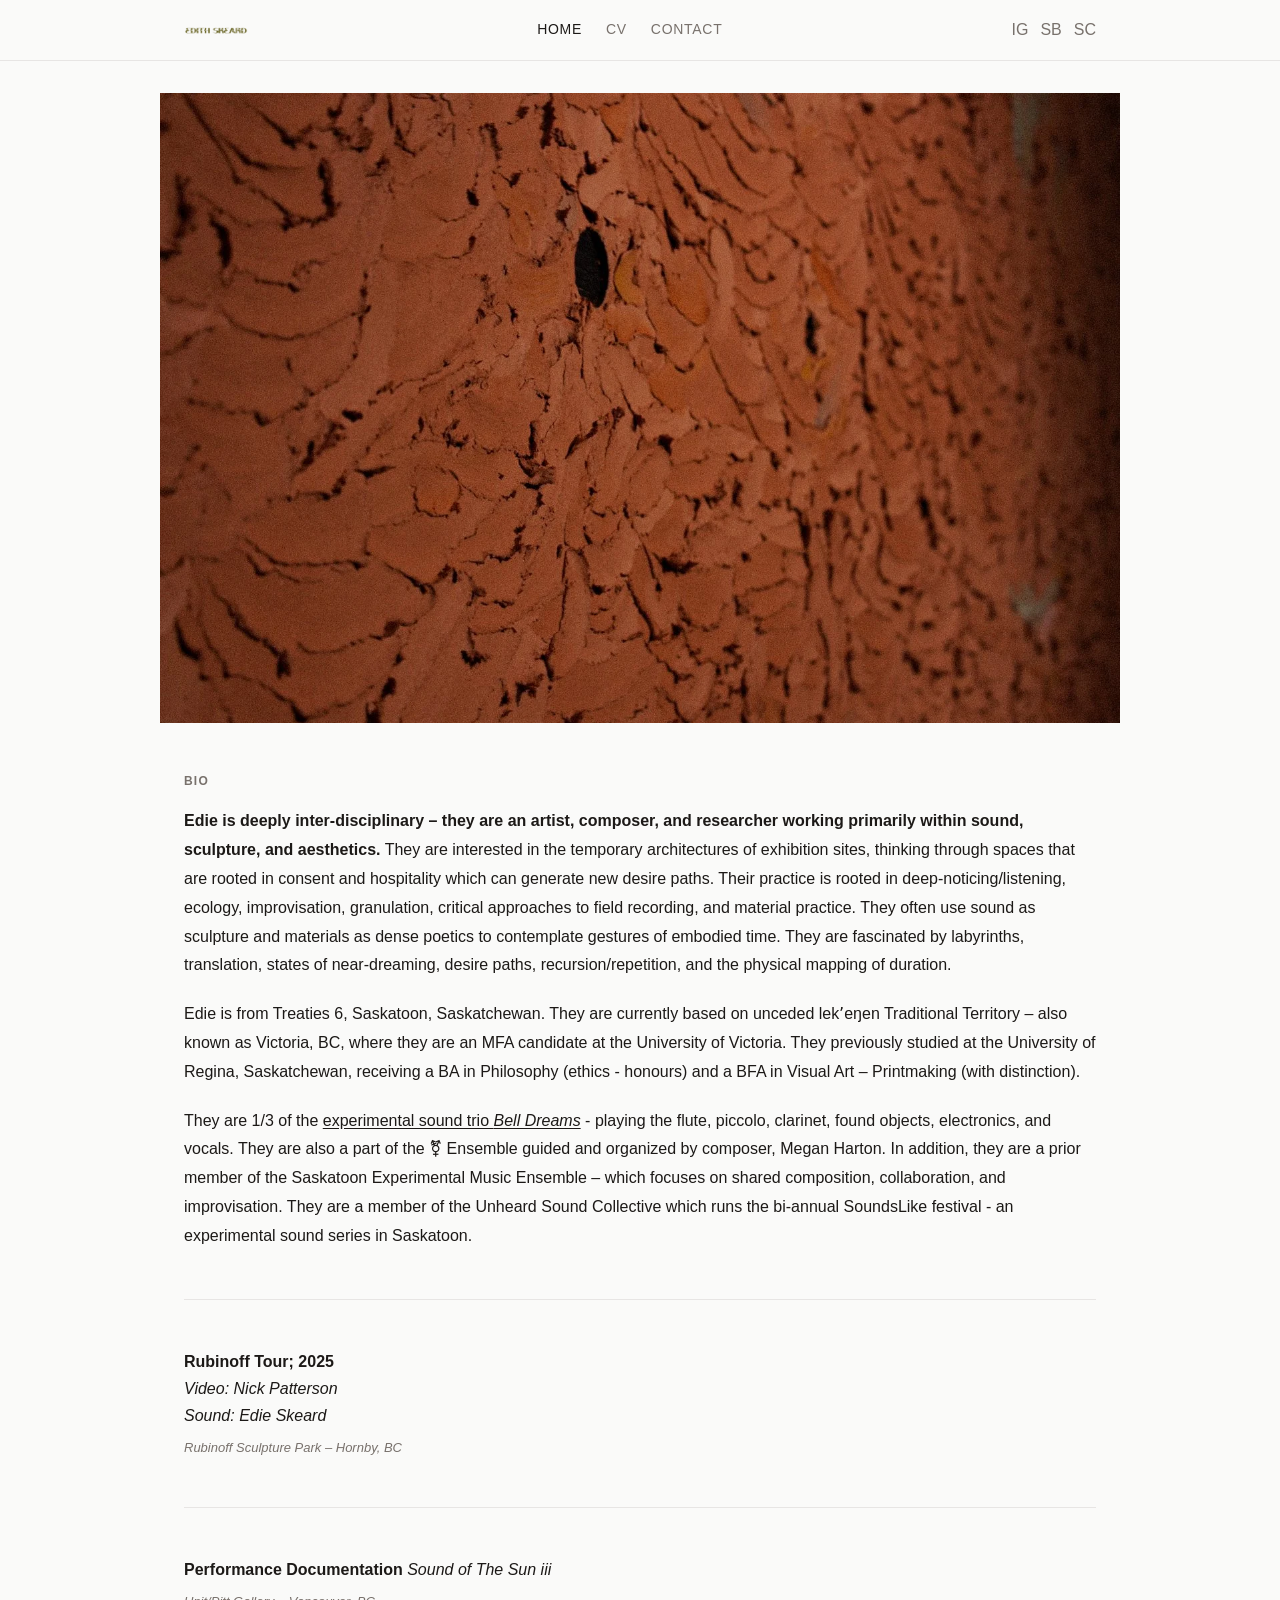
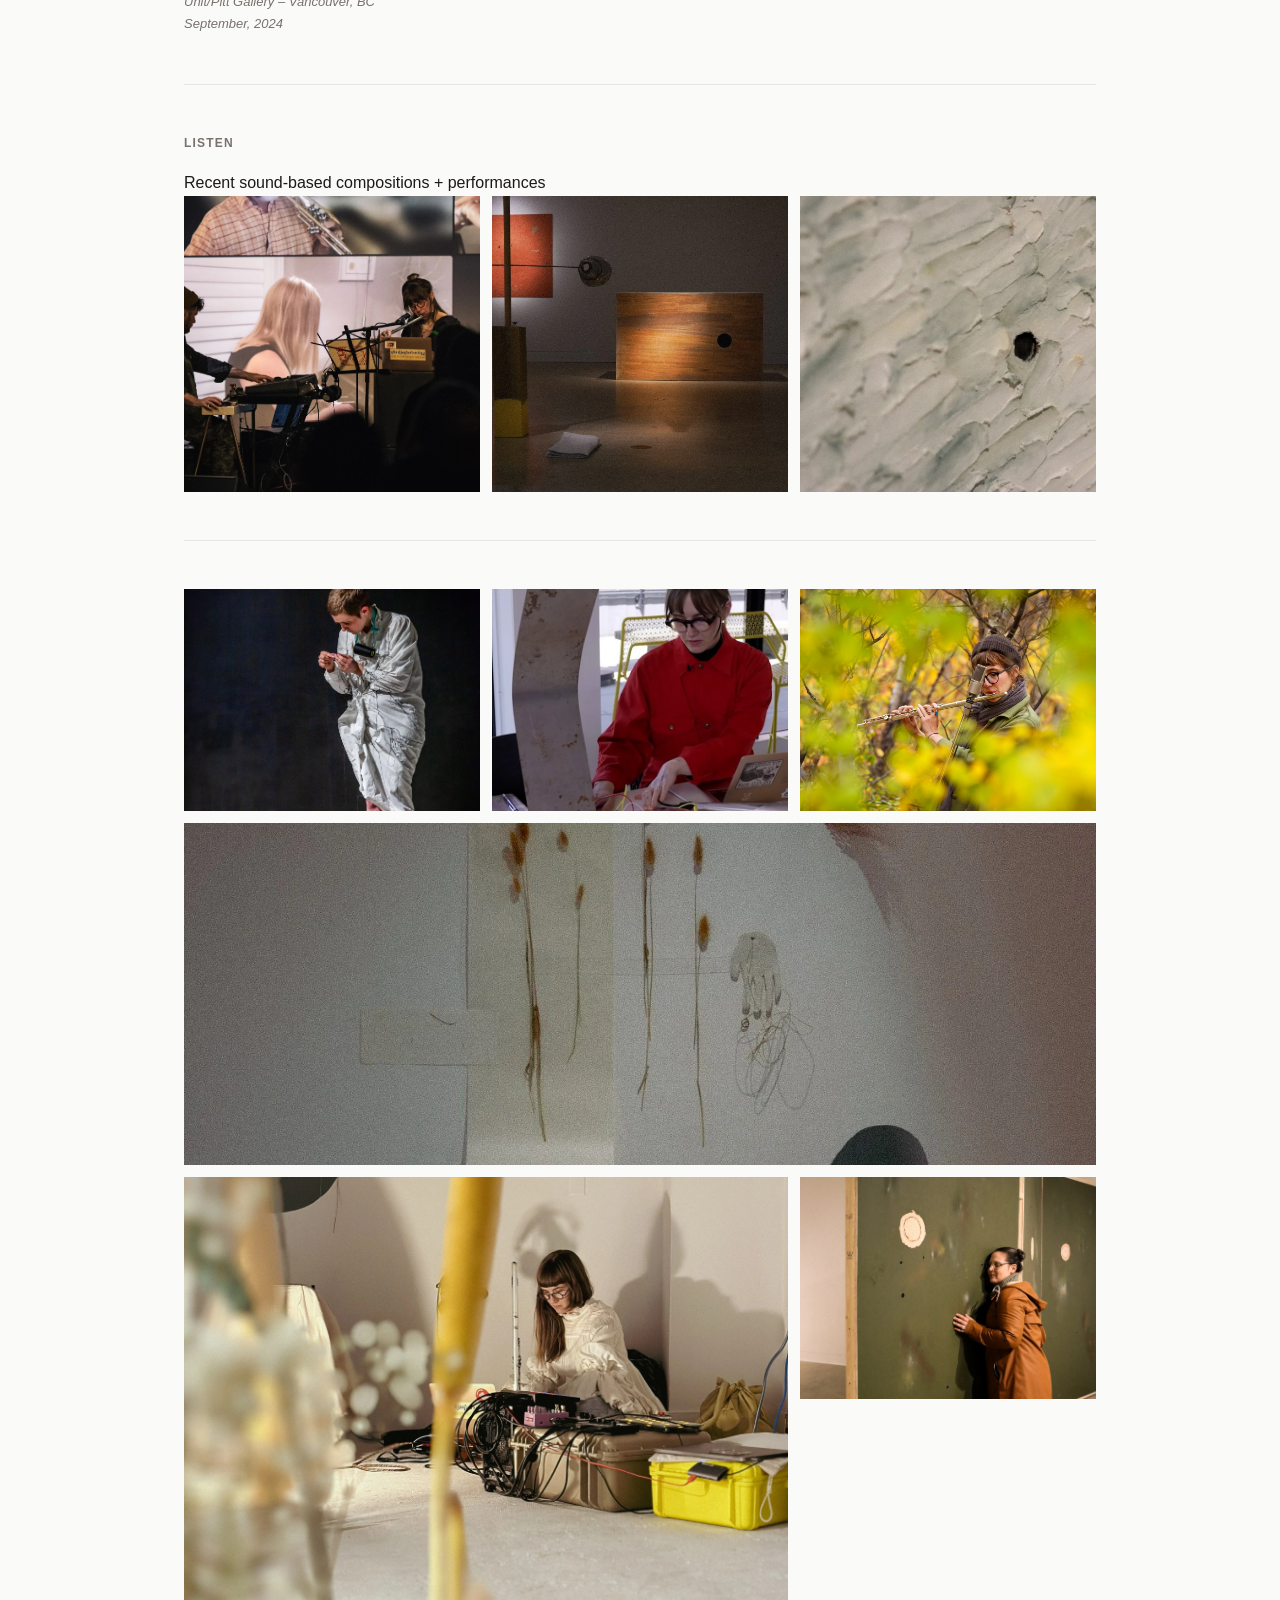
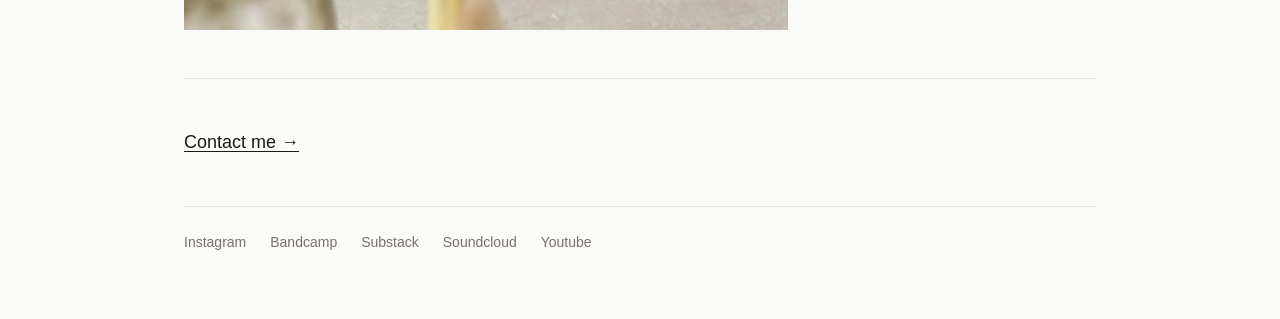
==== index.html @ 694e630a "initial commit — static artist portfolio site" ====
<!DOCTYPE html>
<html lang="en">
<head>
  <meta charset="UTF-8">
  <meta name="viewport" content="width=device-width, initial-scale=1.0">
  <title>Edith Skeard</title>
  <link rel="stylesheet" href="styles.css">
  <link rel="icon" type="image/png" href="assets/images/edithlogo.png">
</head>
<body>

  <header class="header">
    <div class="header-inner">
      <a href="/" class="logo">
        <img src="assets/images/edithlogo.png" alt="Edith Skeard">
      </a>
      <nav class="nav">
        <a href="/" class="active">Home</a>
        <a href="cv.html">CV</a>
        <a href="contact.html">Contact</a>
      </nav>
      <div class="social-links-header">
        <a href="http://instagram.com/edie_skeard" target="_blank" rel="noopener" aria-label="Instagram">IG</a>
        <a href="https://eatingoranges.substack.com/" target="_blank" rel="noopener" aria-label="Substack">SB</a>
        <a href="https://soundcloud.com/eratta" target="_blank" rel="noopener" aria-label="Soundcloud">SC</a>
      </div>
      <button class="hamburger" id="hamburger" aria-label="Menu">
        <svg width="24" height="24" viewBox="0 0 24 24" fill="none" stroke="currentColor" stroke-width="2">
          <path d="M3 12h18M3 6h18M3 18h18"/>
        </svg>
      </button>
    </div>
  </header>

  <div class="mobile-overlay" id="mobileOverlay">
    <button class="close-btn" id="closeMenu" aria-label="Close menu">&times;</button>
    <a href="/">Home</a>
    <a href="cv.html">CV</a>
    <a href="contact.html">Contact</a>
    <div class="social-links-header">
      <a href="http://instagram.com/edie_skeard" target="_blank" rel="noopener" aria-label="Instagram">IG</a>
      <a href="https://eatingoranges.substack.com/" target="_blank" rel="noopener" aria-label="Substack">SB</a>
      <a href="https://soundcloud.com/eratta" target="_blank" rel="noopener" aria-label="Soundcloud">SC</a>
    </div>
  </div>

  <main class="main">

    <div class="hero-image">
      <img src="assets/images/hero.jpg" alt="Edith Skeard">
    </div>

    <section class="section">
      <h1 class="section-title">Bio</h1>
      <div class="bio">
        <p><strong>Edie is deeply inter-disciplinary – they are an artist, composer, and researcher working primarily within sound, sculpture, and aesthetics.</strong> They are interested in the temporary architectures of exhibition sites, thinking through spaces that are rooted in consent and hospitality which can generate new desire paths. Their practice is rooted in deep-noticing/listening, ecology, improvisation, granulation, critical approaches to field recording, and material practice. They often use sound as sculpture and materials as dense poetics to contemplate gestures of embodied time. They are fascinated by labyrinths, translation, states of near-dreaming, desire paths, recursion/repetition, and the physical mapping of duration.</p>
        <p>Edie is from Treaties 6, Saskatoon, Saskatchewan. They are currently based on unceded lek&#x2BC;e&#x014B;en Traditional Territory – also known as Victoria, BC, where they are an MFA candidate at the University of Victoria. They previously studied at the University of Regina, Saskatchewan, receiving a BA in Philosophy (ethics - honours) and a BFA in Visual Art – Printmaking (with distinction).</p>
        <p>They are 1/3 of the <a href="https://belldreams.bandcamp.com/" target="_blank" rel="noopener">experimental sound trio <em>Bell Dreams</em></a> - playing the flute, piccolo, clarinet, found objects, electronics, and vocals. They are also a part of the &#x26A7; Ensemble guided and organized by composer, Megan Harton. In addition, they are a prior member of the Saskatoon Experimental Music Ensemble – which focuses on shared composition, collaboration, and improvisation. They are a member of the Unheard Sound Collective which runs the bi-annual SoundsLike festival - an experimental sound series in Saskatoon.</p>
      </div>
    </section>

    <hr class="section-divider">

    <section>
      <p><strong>Rubinoff Tour; 2025</strong><br>
      <em>Video: Nick Patterson<br>
      Sound: Edie Skeard</em></p>
      <p class="caption">Rubinoff Sculpture Park – Hornby, BC</p>
    </section>

    <hr class="section-divider">

    <section>
      <p><strong>Performance Documentation</strong> <em>Sound of The Sun iii</em></p>
      <p class="caption">Unit/Pitt Gallery – Vancouver, BC<br>
      September, 2024</p>
    </section>

    <hr class="section-divider">

    <section>
      <h2 class="section-title">Listen</h2>
      <p>Recent sound-based compositions + performances</p>
      <div class="listen-grid">
        <img src="assets/images/listen-1.jpg" alt="Listen 1">
        <img src="assets/images/listen-2.jpg" alt="Listen 2">
        <img src="assets/images/listen-3.jpg" alt="Listen 3">
      </div>
    </section>

    <hr class="section-divider">

    <section>
      <div class="gallery-grid">
        <img src="assets/images/gallery-1.jpg" alt="Performance">
        <img src="assets/images/gallery-2.jpg" alt="Performance">
        <img src="assets/images/gallery-3.jpg" alt="Performance">
        <img src="assets/images/gallery-4.jpg" alt="Performance">
        <img src="assets/images/gallery-5.jpg" alt="Performance">
        <img src="assets/images/gallery-6.jpg" alt="Performance">
      </div>
    </section>

    <hr class="section-divider">

    <section>
      <a class="contact-link" href="mailto:email@example.com">Contact me &rarr;</a>
    </section>

    <footer class="footer-social">
      <a href="https://www.instagram.com/edith_rattary/" target="_blank" rel="noopener">Instagram</a>
      <a href="https://belldreams.bandcamp.com" target="_blank" rel="noopener">Bandcamp</a>
      <a href="https://eatingoranges.substack.com/" target="_blank" rel="noopener">Substack</a>
      <a href="https://soundcloud.com/user-23201046" target="_blank" rel="noopener">Soundcloud</a>
      <a href="https://www.youtube.com/@edithrattary/videos" target="_blank" rel="noopener">Youtube</a>
    </footer>

  </main>

  <script src="script.js"></script>
</body>
</html>
---- styles.css ----
*, *::before, *::after {
  box-sizing: border-box;
  margin: 0;
  padding: 0;
}

:root {
  --color-bg: #fafaf9;
  --color-text: #1c1917;
  --color-text-muted: #78716c;
  --color-border: #e7e5e4;
  --color-accent: #57534e;
  --font-body: -apple-system, BlinkMacSystemFont, "Segoe UI", Roboto, "Helvetica Neue", Arial, sans-serif;
  --font-mono: "SF Mono", "Cascadia Code", "Fira Code", monospace;
  --max-width: 960px;
  --content-width: 720px;
}

html {
  font-size: 16px;
  -webkit-font-smoothing: antialiased;
}

body {
  font-family: var(--font-body);
  color: var(--color-text);
  background: var(--color-bg);
  line-height: 1.7;
}

img {
  max-width: 100%;
  height: auto;
  display: block;
}

a {
  color: inherit;
  text-decoration: none;
}

a:hover {
  opacity: 0.7;
}

/* Header / Navigation */

.header {
  position: sticky;
  top: 0;
  z-index: 100;
  background: var(--color-bg);
  border-bottom: 1px solid var(--color-border);
}

.header-inner {
  max-width: var(--max-width);
  margin: 0 auto;
  display: flex;
  align-items: center;
  justify-content: space-between;
  padding: 0.75rem 1.5rem;
  height: 60px;
}

.logo img {
  height: 36px;
  width: auto;
}

.nav {
  display: flex;
  align-items: center;
  gap: 1.5rem;
}

.nav a {
  font-size: 0.875rem;
  letter-spacing: 0.05em;
  text-transform: uppercase;
  color: var(--color-text-muted);
  font-weight: 500;
}

.nav a.active {
  color: var(--color-text);
}

.social-links-header {
  display: flex;
  align-items: center;
  gap: 0.75rem;
}

.social-links-header a {
  color: var(--color-text-muted);
  font-size: 1rem;
  line-height: 1;
}

.social-links-header a:hover {
  color: var(--color-text);
}

/* Hamburger */

.hamburger {
  display: none;
  background: none;
  border: none;
  cursor: pointer;
  padding: 0.25rem;
  color: var(--color-text);
  line-height: 1;
}

.hamburger svg {
  display: block;
}

/* Mobile menu */

.mobile-overlay {
  display: none;
  position: fixed;
  inset: 0;
  z-index: 200;
  background: var(--color-bg);
}

.mobile-overlay.open {
  display: flex;
  flex-direction: column;
  align-items: center;
  justify-content: center;
  gap: 2rem;
}

.mobile-overlay a {
  font-size: 1.25rem;
  letter-spacing: 0.05em;
  text-transform: uppercase;
  color: var(--color-text);
}

.mobile-overlay .close-btn {
  position: absolute;
  top: 1rem;
  right: 1.5rem;
  background: none;
  border: none;
  cursor: pointer;
  color: var(--color-text);
  font-size: 1.5rem;
}

.mobile-overlay .social-links-header {
  margin-top: 1rem;
}

/* Main content */

.main {
  max-width: var(--max-width);
  margin: 0 auto;
  padding: 2rem 1.5rem 4rem;
}

.main-narrow {
  max-width: var(--content-width);
  margin: 0 auto;
  padding: 2rem 1.5rem 4rem;
}

/* Hero */

.hero-image {
  margin: 0 -1.5rem;
}

.hero-image img {
  width: 100%;
  max-height: 70vh;
  object-fit: cover;
}

/* Sections */

.section {
  margin-top: 3rem;
}

.section-title {
  font-size: 0.75rem;
  letter-spacing: 0.1em;
  text-transform: uppercase;
  color: var(--color-text-muted);
  margin-bottom: 1rem;
  font-weight: 600;
}

.section-divider {
  border: none;
  border-top: 1px solid var(--color-border);
  margin: 3rem 0;
}

/* Bio */

.bio {
  font-size: 1rem;
  line-height: 1.8;
}

.bio p {
  margin-bottom: 1.25rem;
}

.bio a {
  text-decoration: underline;
  text-underline-offset: 2px;
}

/* Video / embed captions */

.caption {
  font-size: 0.8125rem;
  color: var(--color-text-muted);
  margin-top: 0.5rem;
  font-style: italic;
}

/* Listen grid */

.listen-grid {
  display: grid;
  grid-template-columns: repeat(3, 1fr);
  gap: 0.75rem;
}

.listen-grid img {
  aspect-ratio: 1;
  object-fit: cover;
  width: 100%;
}

/* Gallery grid */

.gallery-grid {
  display: grid;
  grid-template-columns: repeat(3, 1fr);
  gap: 0.75rem;
}

.gallery-grid img {
  aspect-ratio: 4 / 3;
  object-fit: cover;
  width: 100%;
}

.gallery-grid img:nth-child(4) {
  grid-column: 1 / -1;
  aspect-ratio: 16 / 6;
}

.gallery-grid img:nth-child(5) {
  grid-column: span 2;
  aspect-ratio: 4 / 3;
}

/* Contact link at bottom of home */

.contact-link {
  display: block;
  font-size: 1.125rem;
  font-weight: 500;
  text-decoration: underline;
  text-underline-offset: 3px;
  margin: 2rem 0;
}

/* Footer social */

.footer-social {
  display: flex;
  gap: 1.5rem;
  font-size: 0.875rem;
  color: var(--color-text-muted);
  margin-top: 3rem;
  padding-top: 1.5rem;
  border-top: 1px solid var(--color-border);
}

.footer-social a:hover {
  color: var(--color-text);
}

/* CV page */

.cv-section {
  margin-bottom: 2.5rem;
}

.cv-section h2 {
  font-size: 1rem;
  font-weight: 600;
  margin-bottom: 1rem;
  padding-bottom: 0.5rem;
  border-bottom: 1px solid var(--color-border);
}

.cv-entry {
  margin-bottom: 1.5rem;
}

.cv-entry .date {
  font-size: 0.8125rem;
  color: var(--color-text-muted);
  font-weight: 500;
  margin-bottom: 0.25rem;
}

.cv-entry .title {
  font-weight: 600;
  margin-bottom: 0.25rem;
}

.cv-entry .subtitle {
  font-size: 0.9375rem;
  color: var(--color-text-muted);
  margin-bottom: 0.25rem;
}

.cv-entry .venue,
.cv-entry .details {
  font-size: 0.875rem;
  color: var(--color-text-muted);
}

.cv-entry a {
  text-decoration: underline;
  text-underline-offset: 2px;
}

.cv-image {
  margin: 2rem 0;
}

.cv-image img {
  max-height: 400px;
  width: 100%;
  object-fit: cover;
}

/* Contact page */

.contact-body {
  font-size: 1.125rem;
  line-height: 1.8;
}

.contact-body a {
  text-decoration: underline;
  text-underline-offset: 2px;
}

/* Responsive */

@media (max-width: 768px) {
  .header-inner {
    padding: 0.75rem 1rem;
  }

  .nav {
    display: none;
  }

  .social-links-header {
    display: none;
  }

  .hamburger {
    display: block;
  }

  .main {
    padding: 1.5rem 1rem 3rem;
  }

  .main-narrow {
    padding: 1.5rem 1rem 3rem;
  }

  .hero-image {
    margin: 0 -1rem;
  }

  .listen-grid {
    grid-template-columns: repeat(2, 1fr);
  }

  .gallery-grid {
    grid-template-columns: repeat(2, 1fr);
  }

  .gallery-grid img:nth-child(4) {
    aspect-ratio: 4 / 3;
  }

  .gallery-grid img:nth-child(5) {
    grid-column: span 1;
    aspect-ratio: 4 / 3;
  }
}

@media (max-width: 480px) {
  .listen-grid {
    grid-template-columns: 1fr;
  }

  .gallery-grid {
    grid-template-columns: 1fr;
  }

  .footer-social {
    flex-wrap: wrap;
    gap: 1rem;
  }
}
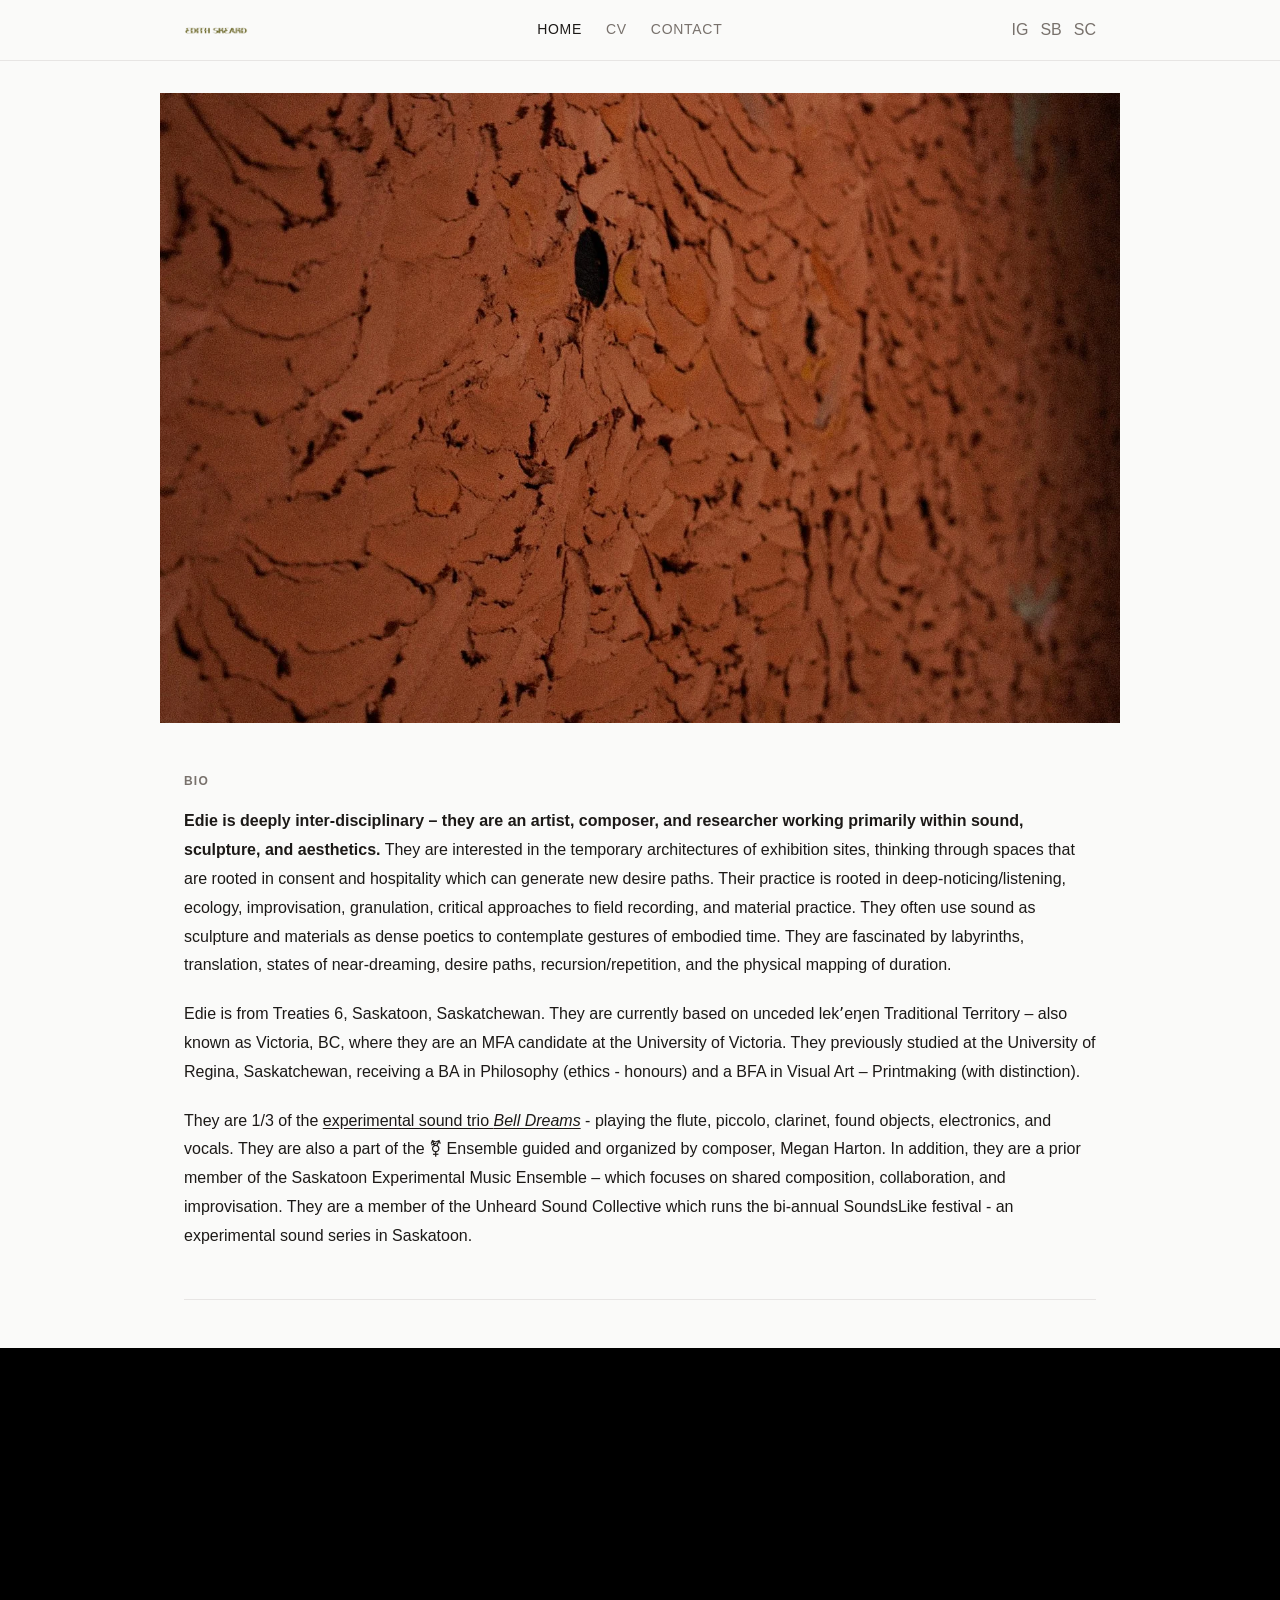
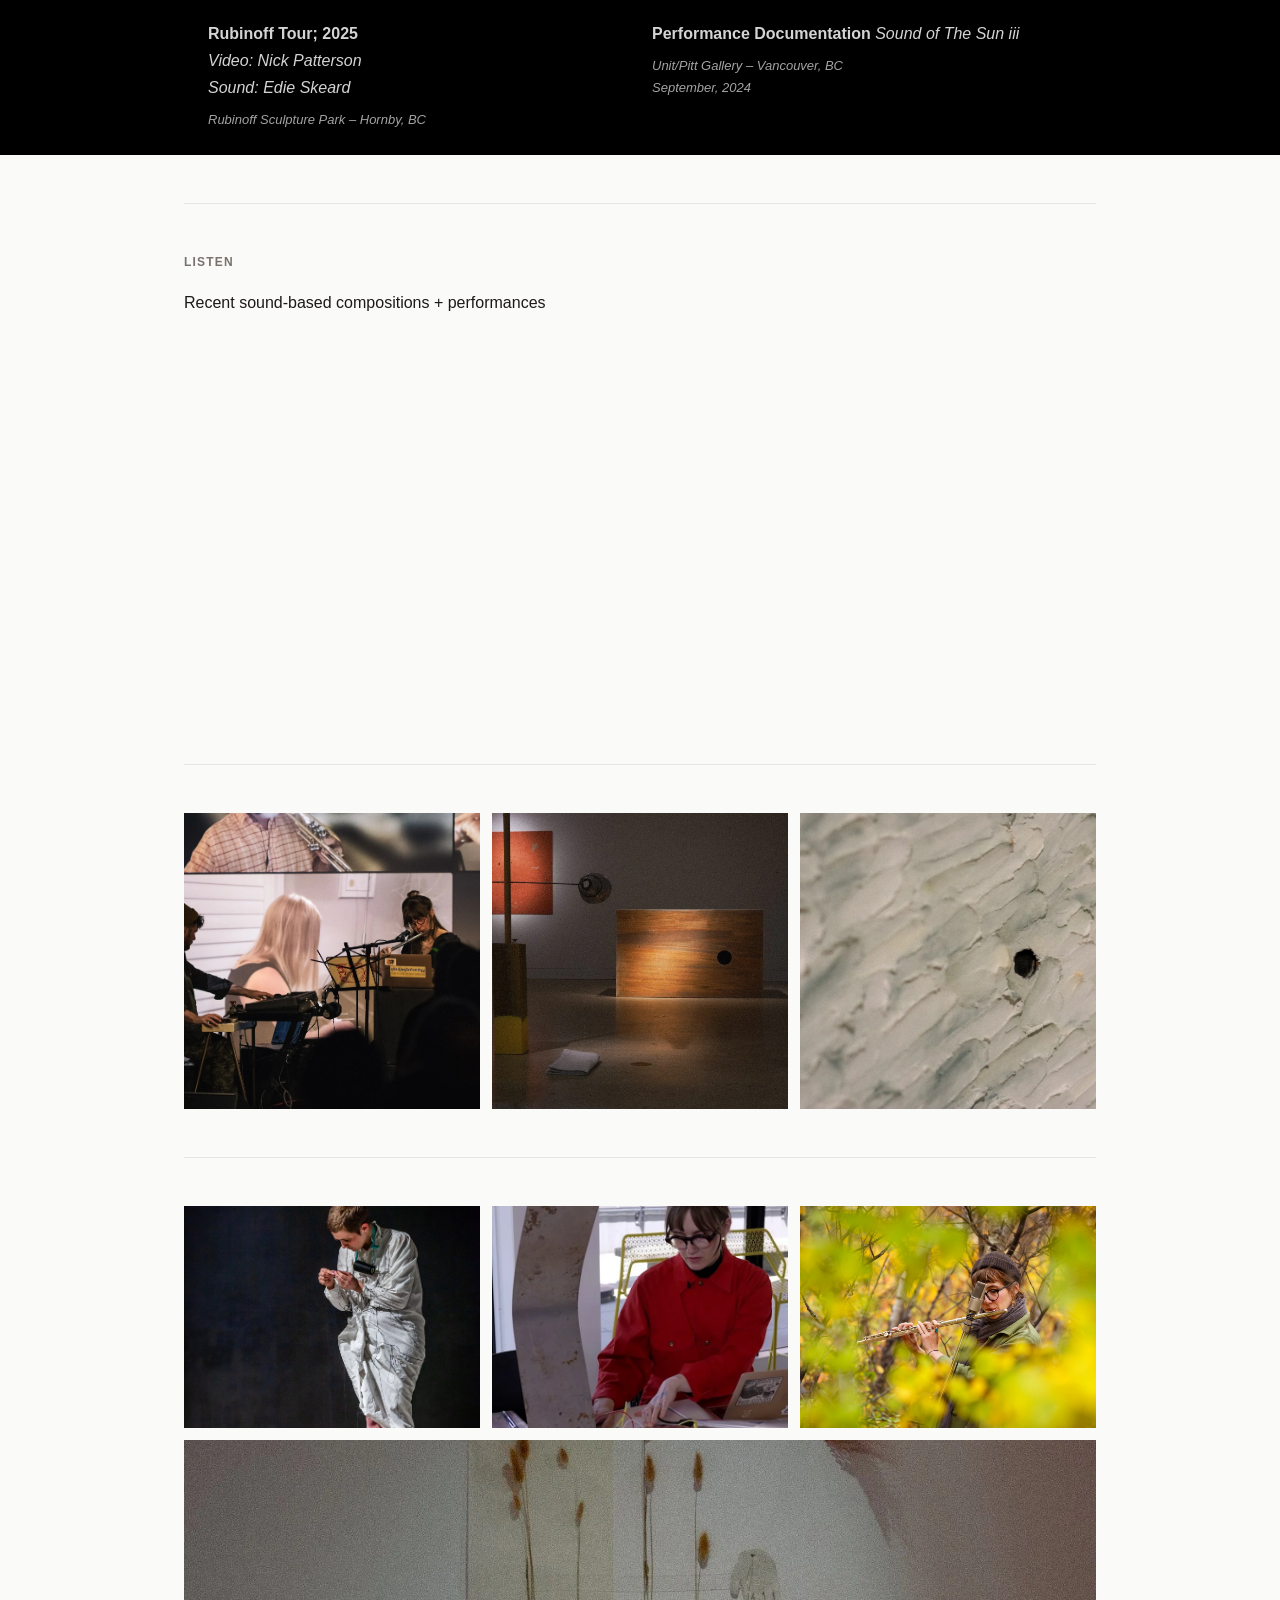
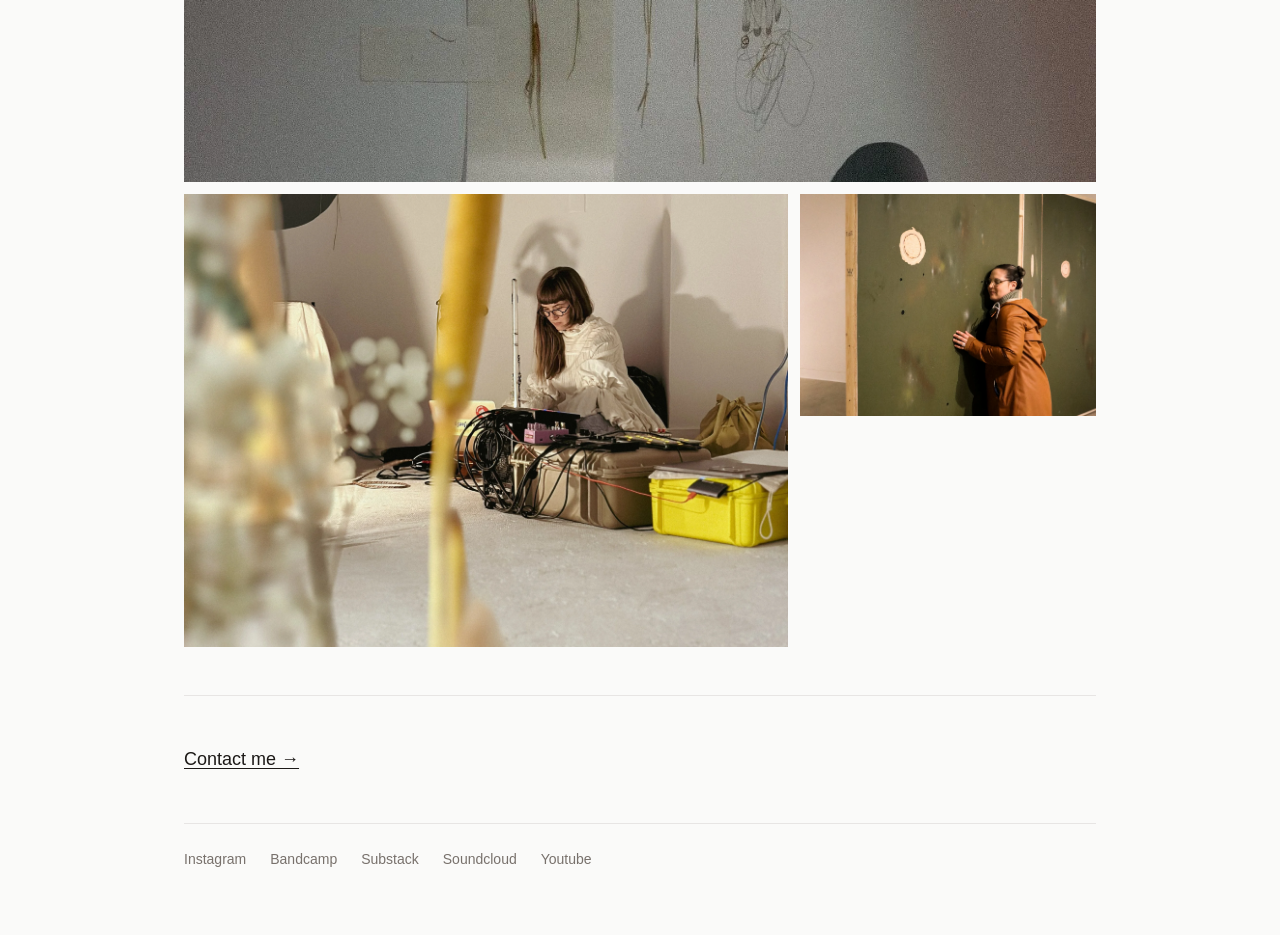
==== commit 4cc3205d: "add video/SoundCloud embeds, full-bleed video section, two-column CV layout" ====
--- a/index.html
+++ b/index.html
@@ -61,19 +61,26 @@
 
     <hr class="section-divider">
 
-    <section>
-      <p><strong>Rubinoff Tour; 2025</strong><br>
-      <em>Video: Nick Patterson<br>
-      Sound: Edie Skeard</em></p>
-      <p class="caption">Rubinoff Sculpture Park – Hornby, BC</p>
-    </section>
-
-    <hr class="section-divider">
-
-    <section>
-      <p><strong>Performance Documentation</strong> <em>Sound of The Sun iii</em></p>
-      <p class="caption">Unit/Pitt Gallery – Vancouver, BC<br>
-      September, 2024</p>
+    <section class="section-video">
+      <div class="video-grid">
+        <div class="video-item">
+          <div class="embed-container">
+            <iframe src="https://www.youtube.com/embed/Zh2v1KGook4" frameborder="0" allow="accelerometer; autoplay; clipboard-write; encrypted-media; gyroscope; picture-in-picture; web-share" allowfullscreen title="Rubinoff Tour"></iframe>
+          </div>
+          <p><strong>Rubinoff Tour; 2025</strong><br>
+          <em>Video: Nick Patterson<br>
+          Sound: Edie Skeard</em></p>
+          <p class="caption">Rubinoff Sculpture Park – Hornby, BC</p>
+        </div>
+        <div class="video-item">
+          <div class="embed-container">
+            <iframe src="https://player.vimeo.com/video/998253351" frameborder="0" allow="autoplay; fullscreen; picture-in-picture; clipboard-write" title="Sound of the Sun, Vol. III: Summer Solstice — Edith Skeard Performance"></iframe>
+          </div>
+          <p><strong>Performance Documentation</strong> <em>Sound of The Sun iii</em></p>
+          <p class="caption">Unit/Pitt Gallery – Vancouver, BC<br>
+          September, 2024</p>
+        </div>
+      </div>
     </section>
 
     <hr class="section-divider">
@@ -81,6 +88,15 @@
     <section>
       <h2 class="section-title">Listen</h2>
       <p>Recent sound-based compositions + performances</p>
+      <div class="soundcloud-grid">
+        <iframe width="100%" height="400" scrolling="no" frameborder="no" src="https://w.soundcloud.com/player/?visual=true&url=https%3A%2F%2Fapi.soundcloud.com%2Ftracks%2F2281564538&show_artwork=true"></iframe>
+        <iframe width="100%" height="400" scrolling="no" frameborder="no" src="https://w.soundcloud.com/player/?visual=true&url=https%3A%2F%2Fapi.soundcloud.com%2Ftracks%2F1757266365&show_artwork=true"></iframe>
+      </div>
+    </section>
+
+    <hr class="section-divider">
+
+    <section>
       <div class="listen-grid">
         <img src="assets/images/listen-1.jpg" alt="Listen 1">
         <img src="assets/images/listen-2.jpg" alt="Listen 2">
--- a/styles.css
+++ b/styles.css
@@ -221,6 +221,65 @@
   text-underline-offset: 2px;
 }
 
+/* Video / embed */
+
+.section-video {
+  background: #000;
+  color: #d4d4d4;
+  margin-left: calc(-50vw + 50%);
+  margin-right: calc(-50vw + 50%);
+  padding-left: calc(50vw - 50%);
+  padding-right: calc(50vw - 50%);
+  padding-top: 1.5rem;
+  padding-bottom: 1.5rem;
+}
+
+.section-video .caption {
+  color: #a3a3a3;
+}
+
+.section-video .video-grid {
+  max-width: var(--max-width);
+  margin: 0 auto;
+  padding: 0 1.5rem;
+}
+
+.video-grid {
+  display: grid;
+  grid-template-columns: 1fr 1fr;
+  gap: 1.5rem;
+}
+
+.video-item {
+  display: flex;
+  flex-direction: column;
+}
+
+.embed-container {
+  position: relative;
+  width: 100%;
+  aspect-ratio: 16 / 9;
+  margin-bottom: 0.75rem;
+}
+
+.embed-container iframe {
+  position: absolute;
+  inset: 0;
+  width: 100%;
+  height: 100%;
+}
+
+.soundcloud-grid {
+  display: grid;
+  grid-template-columns: 1fr 1fr;
+  gap: 0.75rem;
+}
+
+.soundcloud-grid iframe {
+  width: 100%;
+  height: 400px;
+}
+
 /* Video / embed captions */
 
 .caption {
@@ -297,6 +356,12 @@
 
 /* CV page */
 
+.cv-grid {
+  display: grid;
+  grid-template-columns: 1fr 1fr;
+  gap: 2rem;
+}
+
 .cv-section {
   margin-bottom: 2.5rem;
 }
@@ -395,6 +460,14 @@
     margin: 0 -1rem;
   }
 
+  .cv-grid {
+    grid-template-columns: 1fr;
+  }
+
+  .video-grid {
+    grid-template-columns: 1fr;
+  }
+
   .listen-grid {
     grid-template-columns: repeat(2, 1fr);
   }
